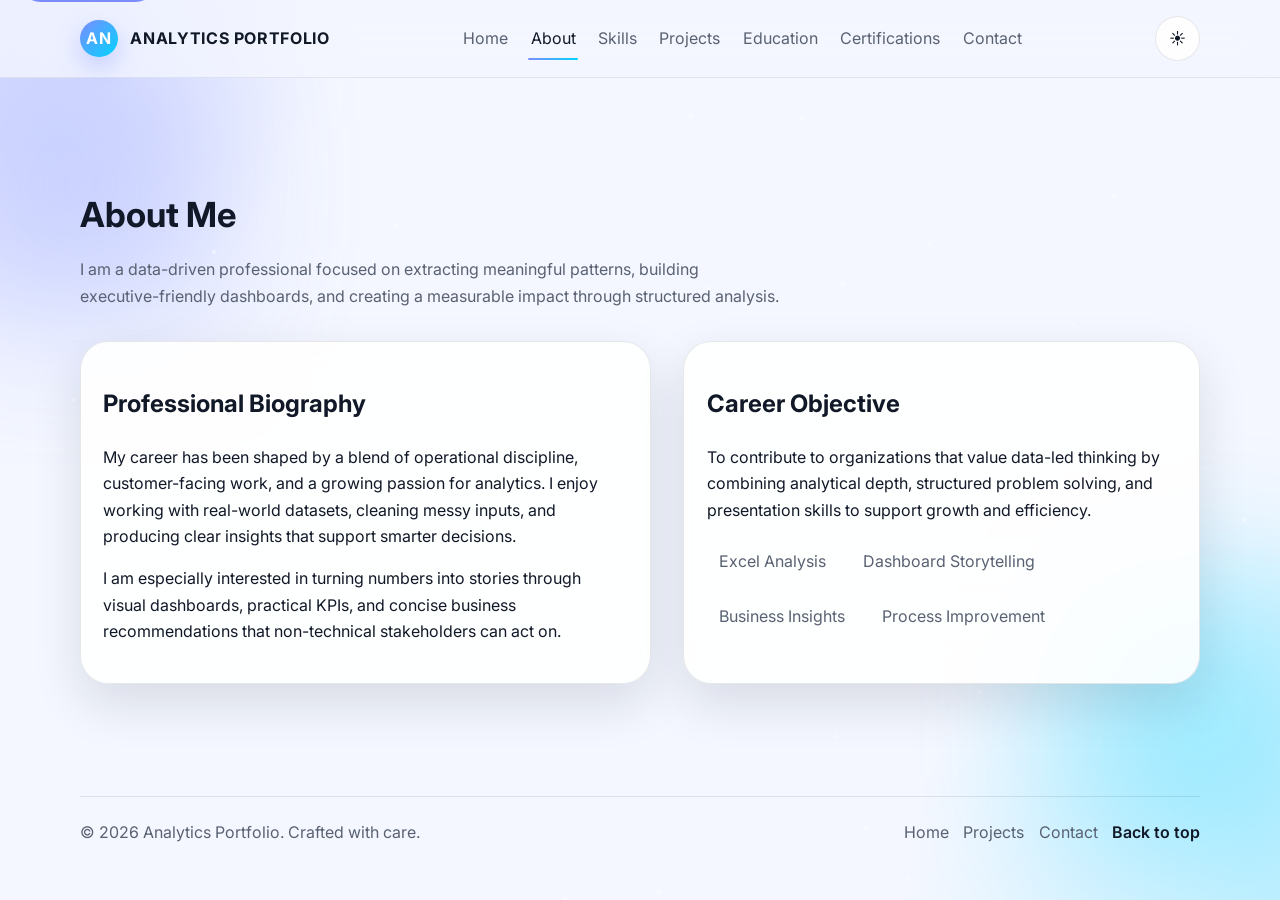
==== about.html @ 8249420e "Initial commit" ====
<!DOCTYPE html>
<html lang="en">
  <head>
    <meta charset="UTF-8" />
    <meta name="viewport" content="width=device-width, initial-scale=1.0" />
    <meta name="description" content="Professional biography and career objective for a data-focused portfolio website." />
    <title>Portfolio | About</title>
    <link rel="preconnect" href="https://fonts.googleapis.com" />
    <link rel="preconnect" href="https://fonts.gstatic.com" crossorigin />
    <link href="https://fonts.googleapis.com/css2?family=Inter:wght@400;500;600;700;800&display=swap" rel="stylesheet" />
    <link rel="stylesheet" href="style.css" />
  </head>
  <body>
    <a class="skip-link" href="#main-content">Skip to content</a>
    <div class="particle-layer" aria-hidden="true"></div>

    <header class="site-header">
      <div class="container navbar">
        <a class="brand" href="index.html" aria-label="Go to home page">
          <span class="brand-mark">AN</span>
          <span>Analytics Portfolio</span>
        </a>
        <nav class="nav-links" aria-label="Primary navigation">
          <a href="index.html">Home</a>
          <a href="about.html">About</a>
          <a href="skills.html">Skills</a>
          <a href="projects.html">Projects</a>
          <a href="education.html">Education</a>
          <a href="certifications.html">Certifications</a>
          <a href="contact.html">Contact</a>
        </nav>
        <div class="nav-actions">
          <button class="theme-toggle" type="button" aria-label="Switch theme">🌙</button>
          <button class="menu-toggle" type="button" aria-label="Toggle navigation" aria-expanded="false">☰</button>
        </div>
      </div>
    </header>

    <main id="main-content">
      <section class="section">
        <div class="container">
          <div class="reveal">
            <h1 class="section-title">About Me</h1>
            <p class="section-intro">
              I am a data-driven professional focused on extracting meaningful patterns, building executive-friendly dashboards, and creating a measurable impact through structured analysis.
            </p>
          </div>

          <div class="grid-2 reveal">
            <div class="card" style="padding: 1.4rem;">
              <h2>Professional Biography</h2>
              <p>
                My career has been shaped by a blend of operational discipline, customer-facing work, and a growing passion for analytics. I enjoy working with real-world datasets, cleaning messy inputs, and producing clear insights that support smarter decisions.
              </p>
              <p>
                I am especially interested in turning numbers into stories through visual dashboards, practical KPIs, and concise business recommendations that non-technical stakeholders can act on.
              </p>
            </div>

            <div class="card" style="padding: 1.4rem;">
              <h2>Career Objective</h2>
              <p>
                To contribute to organizations that value data-led thinking by combining analytical depth, structured problem solving, and presentation skills to support growth and efficiency.
              </p>
              <ul class="pill-list">
                <li>Excel Analysis</li>
                <li>Dashboard Storytelling</li>
                <li>Business Insights</li>
                <li>Process Improvement</li>
              </ul>
            </div>
          </div>


        </div>
      </section>
    </main>

    <footer class="site-footer">
      <div class="container footer-shell">
        <div>© 2026 Analytics Portfolio. Crafted with care.</div>
        <div class="footer-links">
          <a href="index.html">Home</a>
          <a href="projects.html">Projects</a>
          <a href="contact.html">Contact</a>
          <a class="back-top" href="#top">Back to top</a>
        </div>
      </div>
    </footer>

    <script src="script.js"></script>
  </body>
</html>
---- style.css ----
/* =========================
   Base & theme variables
========================= */
:root {
  color-scheme: dark;
  --bg: #060816;
  --bg-soft: rgba(12, 18, 35, 0.76);
  --surface: rgba(255, 255, 255, 0.08);
  --surface-strong: rgba(255, 255, 255, 0.12);
  --text: #f4f7ff;
  --muted: #9ca9c7;
  --line: rgba(255, 255, 255, 0.16);
  --accent: #7c8cff;
  --accent-2: #00d4ff;
  --accent-3: #8b5cf6;
  --shadow: 0 20px 50px rgba(0, 0, 0, 0.28);
  --radius-lg: 28px;
  --radius-md: 20px;
  --radius-sm: 12px;
  --container: min(1120px, calc(100% - 2rem));
}

:root[data-theme="light"] {
  color-scheme: light;
  --bg: #f4f7ff;
  --bg-soft: rgba(255, 255, 255, 0.82);
  --surface: rgba(255, 255, 255, 0.9);
  --surface-strong: rgba(255, 255, 255, 0.96);
  --text: #111827;
  --muted: #596172;
  --line: rgba(15, 23, 42, 0.1);
  --shadow: 0 20px 50px rgba(15, 23, 42, 0.12);
}

* {
  box-sizing: border-box;
}

html {
  scroll-behavior: smooth;
}

body {
  margin: 0;
  font-family: "Inter", "Segoe UI", Roboto, sans-serif;
  background:
    radial-gradient(circle at top left, rgba(124, 140, 255, 0.22), transparent 22%),
    radial-gradient(circle at bottom right, rgba(0, 212, 255, 0.18), transparent 24%),
    var(--bg);
  color: var(--text);
  min-height: 100vh;
  line-height: 1.65;
  overflow-x: hidden;
  transition: background 0.3s ease, color 0.3s ease;
}

body::before,
body::after {
  content: "";
  position: fixed;
  inset: auto;
  width: 280px;
  height: 280px;
  filter: blur(70px);
  opacity: 0.28;
  z-index: -2;
  pointer-events: none;
  animation: floatOrb 12s ease-in-out infinite;
}

body::before {
  top: 5%;
  left: -60px;
  background: var(--accent);
}

body::after {
  bottom: 5%;
  right: -60px;
  background: var(--accent-2);
  animation-delay: 3s;
}

img {
  max-width: 100%;
  display: block;
}

a {
  color: inherit;
  text-decoration: none;
}

button,
input,
textarea {
  font: inherit;
}

::selection {
  background: rgba(124, 140, 255, 0.28);
}

/* =========================
   Layout helpers
========================= */
.skip-link {
  position: absolute;
  left: 1rem;
  top: -3rem;
  background: var(--accent);
  color: white;
  padding: 0.75rem 1rem;
  border-radius: 999px;
  z-index: 1000;
  transition: top 0.25s ease;
}

.skip-link:focus {
  top: 1rem;
}

.container {
  width: var(--container);
  margin: 0 auto;
}

.section {
  padding: 5rem 0;
}

.grid-2 {
  display: grid;
  gap: 2rem;
  grid-template-columns: 1.05fr 0.95fr;
}

.grid-3 {
  display: grid;
  gap: 1.25rem;
  grid-template-columns: repeat(3, minmax(0, 1fr));
}

.glass {
  background: var(--bg-soft);
  border: 1px solid var(--line);
  box-shadow: var(--shadow);
  backdrop-filter: blur(24px);
  -webkit-backdrop-filter: blur(24px);
}

.card {
  background: var(--surface);
  border: 1px solid var(--line);
  border-radius: var(--radius-lg);
  box-shadow: var(--shadow);
  backdrop-filter: blur(20px);
  -webkit-backdrop-filter: blur(20px);
}

.text-gradient {
  background: linear-gradient(120deg, var(--text) 0%, var(--accent-2) 45%, var(--accent) 100%);
  -webkit-background-clip: text;
  background-clip: text;
  color: transparent;
}

.section-title {
  font-size: clamp(1.6rem, 1.2rem + 1.2vw, 2.2rem);
  margin-bottom: 0.8rem;
}

.section-intro {
  color: var(--muted);
  max-width: 700px;
  margin: 0 0 2rem;
}

/* =========================
   Header & nav
========================= */
.site-header {
  position: sticky;
  top: 0;
  z-index: 100;
  padding: 1rem 0;
  background: rgba(6, 8, 22, 0.55);
  backdrop-filter: blur(20px);
  -webkit-backdrop-filter: blur(20px);
  border-bottom: 1px solid rgba(255, 255, 255, 0.08);
}

:root[data-theme="light"] .site-header {
  background: rgba(244, 247, 255, 0.78);
  border-bottom-color: rgba(15, 23, 42, 0.08);
}

.navbar {
  display: flex;
  align-items: center;
  justify-content: space-between;
  gap: 1.25rem;
}

.brand {
  display: flex;
  align-items: center;
  gap: 0.8rem;
  font-weight: 700;
  letter-spacing: 0.04em;
  text-transform: uppercase;
}

.brand-mark {
  width: 2.35rem;
  height: 2.35rem;
  display: grid;
  place-items: center;
  border-radius: 50%;
  background: linear-gradient(135deg, var(--accent), var(--accent-2));
  color: white;
  box-shadow: 0 10px 24px rgba(124, 140, 255, 0.35);
}

.nav-links {
  display: flex;
  align-items: center;
  gap: 1.1rem;
}

.nav-links a {
  color: var(--muted);
  position: relative;
  padding: 0.5rem 0.15rem;
  transition: color 0.2s ease;
}

.nav-links a::after {
  content: "";
  position: absolute;
  left: 0;
  bottom: 0;
  width: 100%;
  height: 2px;
  border-radius: 999px;
  background: linear-gradient(90deg, var(--accent), var(--accent-2));
  transform: scaleX(0);
  transform-origin: center;
  transition: transform 0.25s ease;
}

.nav-links a:hover,
.nav-links a.active {
  color: var(--text);
}

.nav-links a:hover::after,
.nav-links a.active::after {
  transform: scaleX(1);
}

.nav-actions {
  display: flex;
  align-items: center;
  gap: 0.8rem;
}

.theme-toggle,
.menu-toggle {
  width: 2.8rem;
  height: 2.8rem;
  border-radius: 999px;
  border: 1px solid var(--line);
  background: var(--surface);
  color: var(--text);
  cursor: pointer;
  display: grid;
  place-items: center;
  transition: transform 0.25s ease, background 0.25s ease;
}

.theme-toggle:hover,
.menu-toggle:hover {
  transform: translateY(-2px);
}

.menu-toggle {
  display: none;
}

/* =========================
   Hero
========================= */
.hero {
  padding: 4.3rem 0 2rem;
}

.hero-card {
  padding: 2rem;
  border-radius: 36px;
  overflow: hidden;
  position: relative;
}

.hero-badge {
  display: inline-flex;
  align-items: center;
  gap: 0.5rem;
  padding: 0.55rem 0.8rem;
  border-radius: 999px;
  background: rgba(124, 140, 255, 0.16);
  color: var(--accent);
  font-size: 0.92rem;
  margin-bottom: 1rem;
}

.hero h1 {
  font-size: clamp(2rem, 1.3rem + 2.4vw, 3.4rem);
  line-height: 1.08;
  margin: 0 0 0.9rem;
}

.hero p {
  color: var(--muted);
  font-size: 1rem;
  max-width: 640px;
}

.typing {
  min-height: 2.2rem;
  display: inline-block;
}

.hero-actions {
  display: flex;
  flex-wrap: wrap;
  gap: 0.9rem;
  margin: 1.4rem 0 1.8rem;
}

.btn {
  display: inline-flex;
  align-items: center;
  justify-content: center;
  gap: 0.55rem;
  padding: 0.9rem 1.15rem;
  border-radius: 999px;
  border: 1px solid transparent;
  cursor: pointer;
  transition: transform 0.25s ease, box-shadow 0.25s ease, background 0.25s ease;
}

.btn:hover {
  transform: translateY(-2px);
}

.btn-primary {
  background: linear-gradient(135deg, var(--accent), var(--accent-2));
  color: white;
  box-shadow: 0 14px 30px rgba(124, 140, 255, 0.34);
}

.btn-secondary {
  background: var(--surface);
  color: var(--text);
  border-color: var(--line);
}

.hero-stats {
  display: grid;
  gap: 0.9rem;
  grid-template-columns: repeat(3, minmax(0, 1fr));
  margin-top: 1.2rem;
}

.stat-card {
  padding: 1rem;
  border-radius: var(--radius-md);
  background: rgba(255, 255, 255, 0.05);
  border: 1px solid var(--line);
}

.stat-card .number {
  font-size: 1.2rem;
  font-weight: 700;
  color: var(--text);
}

.stat-card .label {
  color: var(--muted);
  font-size: 0.92rem;
}

.hero-visual {
  display: grid;
  gap: 1rem;
}

.hero-panel {
  padding: 1rem;
  border-radius: 28px;
  border: 1px solid var(--line);
  background: rgba(255, 255, 255, 0.05);
}

.hero-panel img {
  object-fit: cover;
  border-radius: 22px;
}

.hero-dashboard {
  display: grid;
  gap: 1rem;
  grid-template-columns: 0.8fr 1.2fr;
}

.dashboard-bars {
  display: flex;
  align-items: flex-end;
  gap: 0.6rem;
  height: 140px;
}

.dashboard-bars span {
  flex: 1;
  border-radius: 999px 999px 0 0;
  background: linear-gradient(180deg, var(--accent-2), var(--accent));
  animation: rise 1.4s ease forwards;
}

.dashboard-metrics {
  display: grid;
  gap: 0.8rem;
}

.metric-pill {
  display: flex;
  justify-content: space-between;
  padding: 0.8rem 0.9rem;
  border-radius: 999px;
  background: rgba(255, 255, 255, 0.06);
  color: var(--muted);
}

.metric-pill strong {
  color: var(--text);
}

/* =========================
   Sections & cards
========================= */
.info-grid {
  display: grid;
  gap: 1rem;
  grid-template-columns: repeat(2, minmax(0, 1fr));
}

.info-card {
  padding: 1.2rem;
  border-radius: var(--radius-md);
  background: var(--surface);
  border: 1px solid var(--line);
}

.info-card h3 {
  margin-top: 0;
  margin-bottom: 0.4rem;
}

.info-card p,
.info-card li {
  color: var(--muted);
}

.timeline {
  position: relative;
  display: grid;
  gap: 1rem;
  margin-top: 1.4rem;
}

.timeline::before {
  content: "";
  position: absolute;
  left: 1rem;
  top: 0.3rem;
  bottom: 0.3rem;
  width: 2px;
  background: linear-gradient(180deg, var(--accent), transparent);
}

.timeline-item {
  position: relative;
  padding: 1rem 1rem 1rem 2.8rem;
  border-radius: var(--radius-md);
  background: var(--surface);
  border: 1px solid var(--line);
}

.timeline-item::before {
  content: "";
  position: absolute;
  left: 0.55rem;
  top: 1.3rem;
  width: 0.9rem;
  height: 0.9rem;
  border-radius: 50%;
  background: linear-gradient(135deg, var(--accent), var(--accent-2));
  box-shadow: 0 0 0 5px rgba(124, 140, 255, 0.16);
}

.timeline-item h3 {
  margin: 0 0 0.3rem;
}

.timeline-item .meta {
  color: var(--accent);
  font-size: 0.9rem;
  margin-bottom: 0.35rem;
}

.skills-grid {
  display: grid;
  gap: 1rem;
  grid-template-columns: repeat(2, minmax(0, 1fr));
}

.skill-card {
  padding: 1.2rem;
  border-radius: var(--radius-md);
  background: var(--surface);
  border: 1px solid var(--line);
}

.skill-card h3 {
  margin-top: 0;
}

.skill-bar {
  margin: 0.8rem 0 0.2rem;
  height: 0.6rem;
  border-radius: 999px;
  background: rgba(255, 255, 255, 0.08);
  overflow: hidden;
}

.skill-bar span {
  display: block;
  height: 100%;
  border-radius: inherit;
  background: linear-gradient(90deg, var(--accent), var(--accent-2));
}

.pill-list {
  display: flex;
  flex-wrap: wrap;
  gap: 0.7rem;
  padding: 0;
  margin: 0.7rem 0 0;
  list-style: none;
}

.pill-list li {
  padding: 0.55rem 0.8rem;
  border-radius: 999px;
  background: rgba(255, 255, 255, 0.08);
  color: var(--muted);
}

.project-card {
  padding: 1.2rem;
  border-radius: 24px;
  border: 1px solid var(--line);
  background: var(--surface);
}

.project-card img {
  border-radius: 20px;
  margin-bottom: 1rem;
}

.project-meta {
  color: var(--accent);
  font-size: 0.95rem;
  margin-bottom: 0.4rem;
}

.detail-list {
  display: grid;
  gap: 0.7rem;
  padding-left: 1rem;
  color: var(--muted);
}

.cert-grid {
  display: grid;
  gap: 1rem;
  grid-template-columns: repeat(2, minmax(0, 1fr));
}

.cert-card {
  padding: 1.2rem;
  border-radius: 24px;
  background: linear-gradient(135deg, rgba(124, 140, 255, 0.16), rgba(0, 212, 255, 0.12));
  border: 1px solid var(--line);
}

.contact-layout {
  display: grid;
  gap: 1.2rem;
  grid-template-columns: 0.95fr 1.05fr;
}

.contact-card,
.form-card {
  padding: 1.2rem;
  border-radius: 24px;
  border: 1px solid var(--line);
  background: var(--surface);
}

.contact-list {
  list-style: none;
  padding: 0;
  margin: 1rem 0 0;
  display: grid;
  gap: 0.7rem;
}

.contact-list a {
  color: var(--muted);
}

.contact-list strong {
  color: var(--text);
}

.form-grid {
  display: grid;
  gap: 0.9rem;
}

.form-grid input,
.form-grid textarea {
  width: 100%;
  border: 1px solid var(--line);
  border-radius: 14px;
  background: rgba(255, 255, 255, 0.06);
  color: var(--text);
  padding: 0.9rem 1rem;
}

.form-grid textarea {
  min-height: 130px;
  resize: vertical;
}

/* =========================
   Footer
========================= */
.site-footer {
  padding: 2rem 0 3rem;
  color: var(--muted);
}

.footer-shell {
  display: flex;
  justify-content: space-between;
  gap: 1rem;
  flex-wrap: wrap;
  padding-top: 1.4rem;
  border-top: 1px solid var(--line);
}

.footer-links {
  display: flex;
  flex-wrap: wrap;
  gap: 0.9rem;
}

.back-top {
  color: var(--text);
  font-weight: 600;
}

/* =========================
   Reveal & particles
========================= */
.reveal {
  opacity: 0;
  transform: translateY(26px);
  transition: opacity 0.7s ease, transform 0.7s ease;
}

.reveal.visible {
  opacity: 1;
  transform: translateY(0);
}

.particle {
  position: fixed;
  width: 4px;
  height: 4px;
  border-radius: 50%;
  background: rgba(255, 255, 255, 0.4);
  pointer-events: none;
  z-index: -1;
  animation: drift 8s linear infinite;
}

/* =========================
   Animations
========================= */
@keyframes floatOrb {
  0%, 100% {
    transform: translate3d(0, 0, 0) scale(1);
  }
  50% {
    transform: translate3d(22px, -18px, 0) scale(1.08);
  }
}

@keyframes rise {
  from {
    height: 0;
  }
  to {
    height: var(--bar-height);
  }
}

@keyframes drift {
  0% {
    transform: translate(0, 0);
    opacity: 0;
  }
  10% {
    opacity: 1;
  }
  100% {
    transform: translate(var(--tx), var(--ty));
    opacity: 0;
  }
}

/* =========================
   Responsive
========================= */
@media (max-width: 920px) {
  .hero-dashboard,
  .grid-2,
  .contact-layout {
    grid-template-columns: 1fr;
  }

  .skills-grid,
  .info-grid,
  .cert-grid,
  .grid-3 {
    grid-template-columns: 1fr;
  }
}

@media (max-width: 760px) {
  .nav-links {
    position: absolute;
    top: 90px;
    left: 1rem;
    right: 1rem;
    flex-direction: column;
    align-items: flex-start;
    padding: 1rem;
    border-radius: 20px;
    background: var(--surface);
    border: 1px solid var(--line);
    display: none;
  }

  .nav-links.open {
    display: flex;
  }

  .menu-toggle {
    display: grid;
  }

  .hero-card {
    padding: 1.25rem;
  }

  .hero-stats {
    grid-template-columns: 1fr;
  }

  .section {
    padding: 3.5rem 0;
  }
}
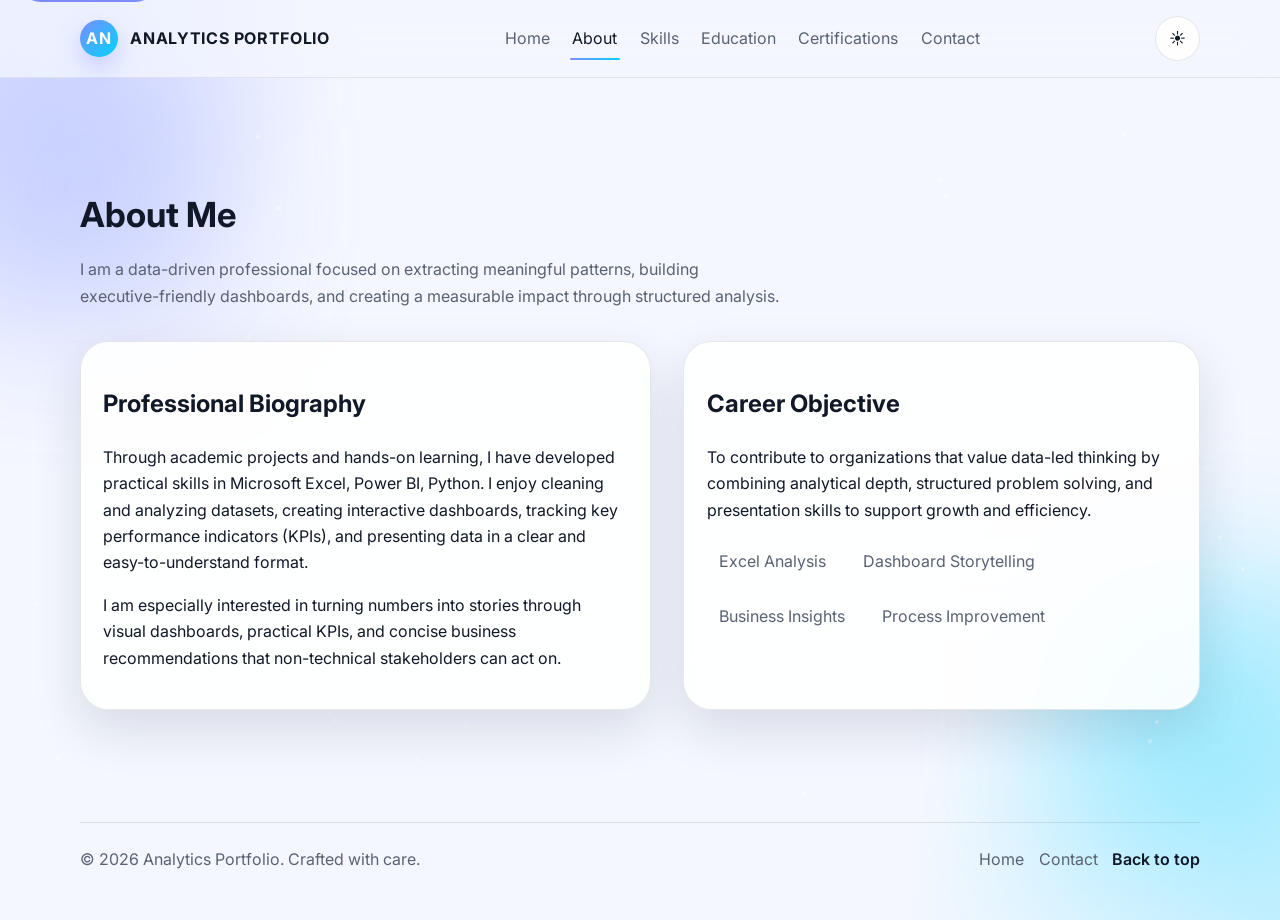
==== commit 60a07d06: "Updated portfolio" ====
--- a/about.html
+++ b/about.html
@@ -24,7 +24,6 @@
           <a href="index.html">Home</a>
           <a href="about.html">About</a>
           <a href="skills.html">Skills</a>
-          <a href="projects.html">Projects</a>
           <a href="education.html">Education</a>
           <a href="certifications.html">Certifications</a>
           <a href="contact.html">Contact</a>
@@ -50,8 +49,7 @@
             <div class="card" style="padding: 1.4rem;">
               <h2>Professional Biography</h2>
               <p>
-                My career has been shaped by a blend of operational discipline, customer-facing work, and a growing passion for analytics. I enjoy working with real-world datasets, cleaning messy inputs, and producing clear insights that support smarter decisions.
-              </p>
+Through academic projects and hands-on learning, I have developed practical skills in Microsoft Excel, Power BI, Python. I enjoy cleaning and analyzing datasets, creating interactive dashboards, tracking key performance indicators (KPIs), and presenting data in a clear and easy-to-understand format.              </p>
               <p>
                 I am especially interested in turning numbers into stories through visual dashboards, practical KPIs, and concise business recommendations that non-technical stakeholders can act on.
               </p>
@@ -81,7 +79,6 @@
         <div>© 2026 Analytics Portfolio. Crafted with care.</div>
         <div class="footer-links">
           <a href="index.html">Home</a>
-          <a href="projects.html">Projects</a>
           <a href="contact.html">Contact</a>
           <a class="back-top" href="#top">Back to top</a>
         </div>
